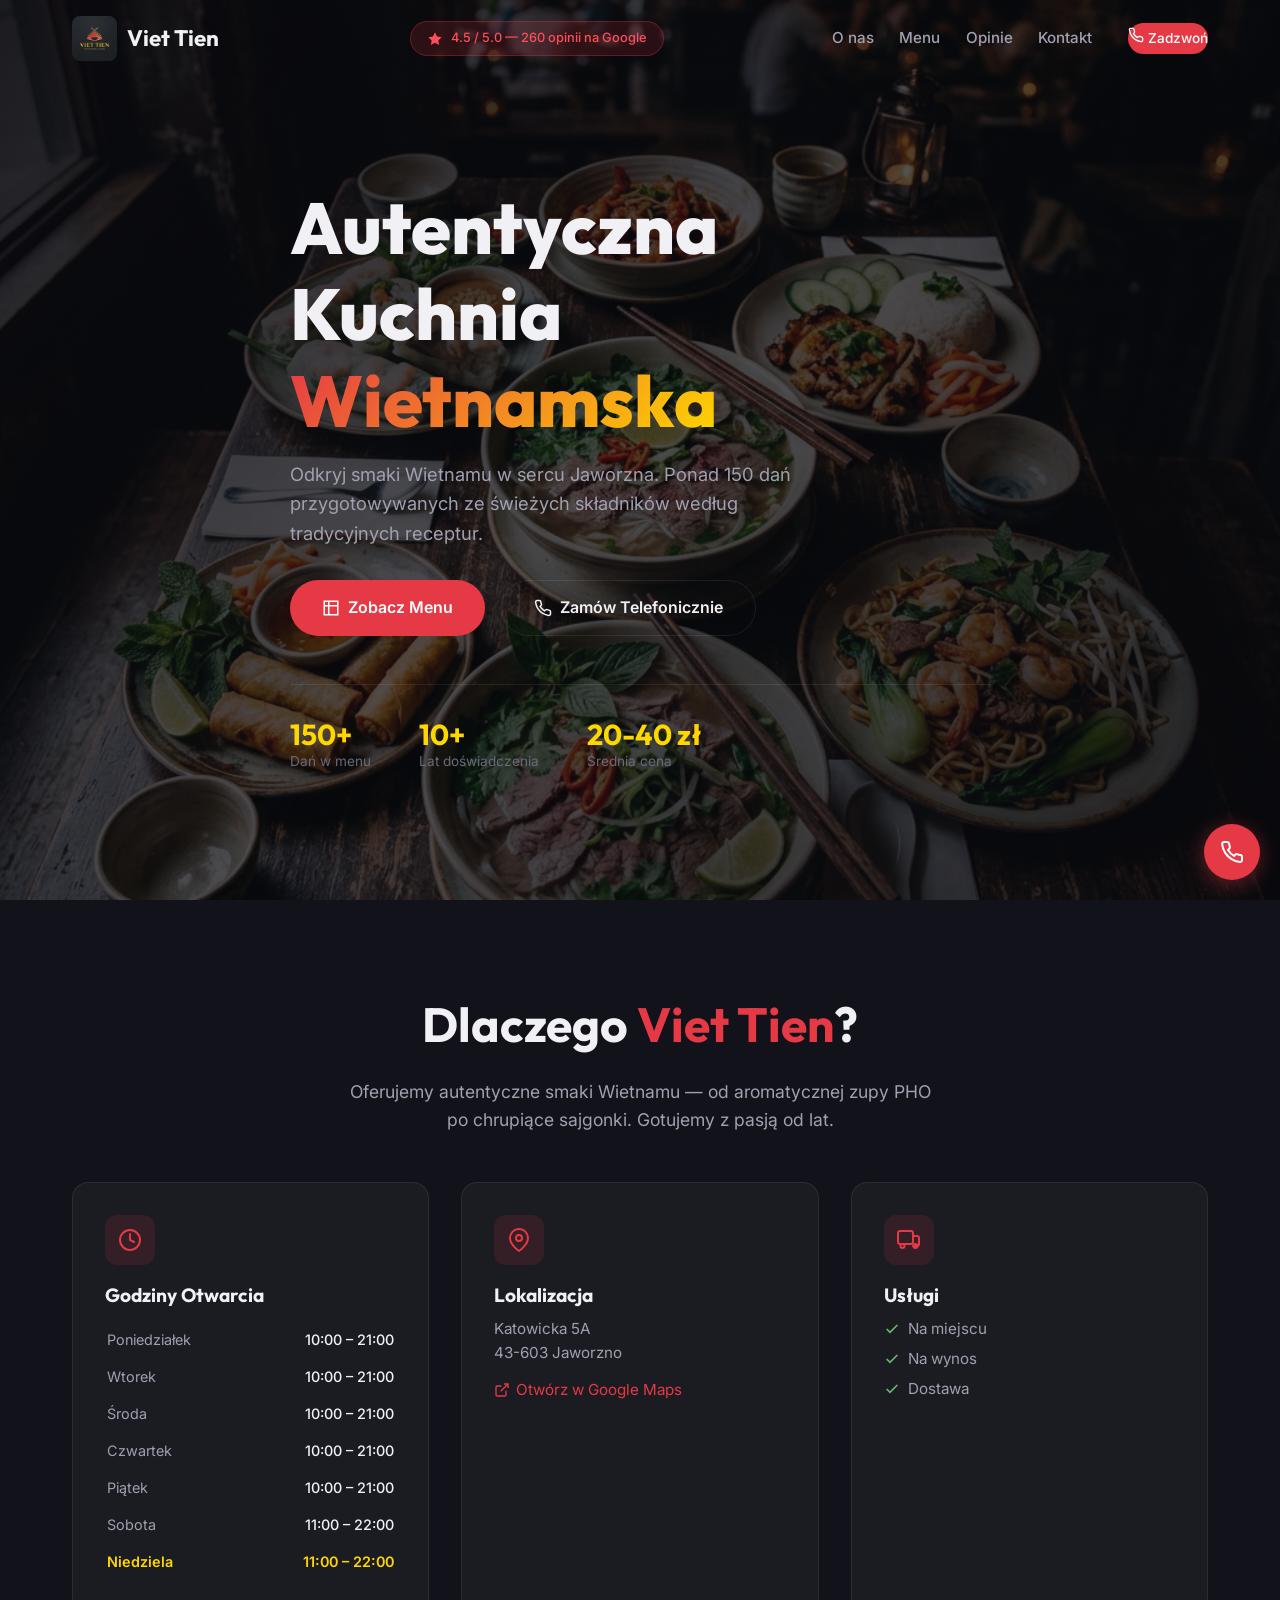
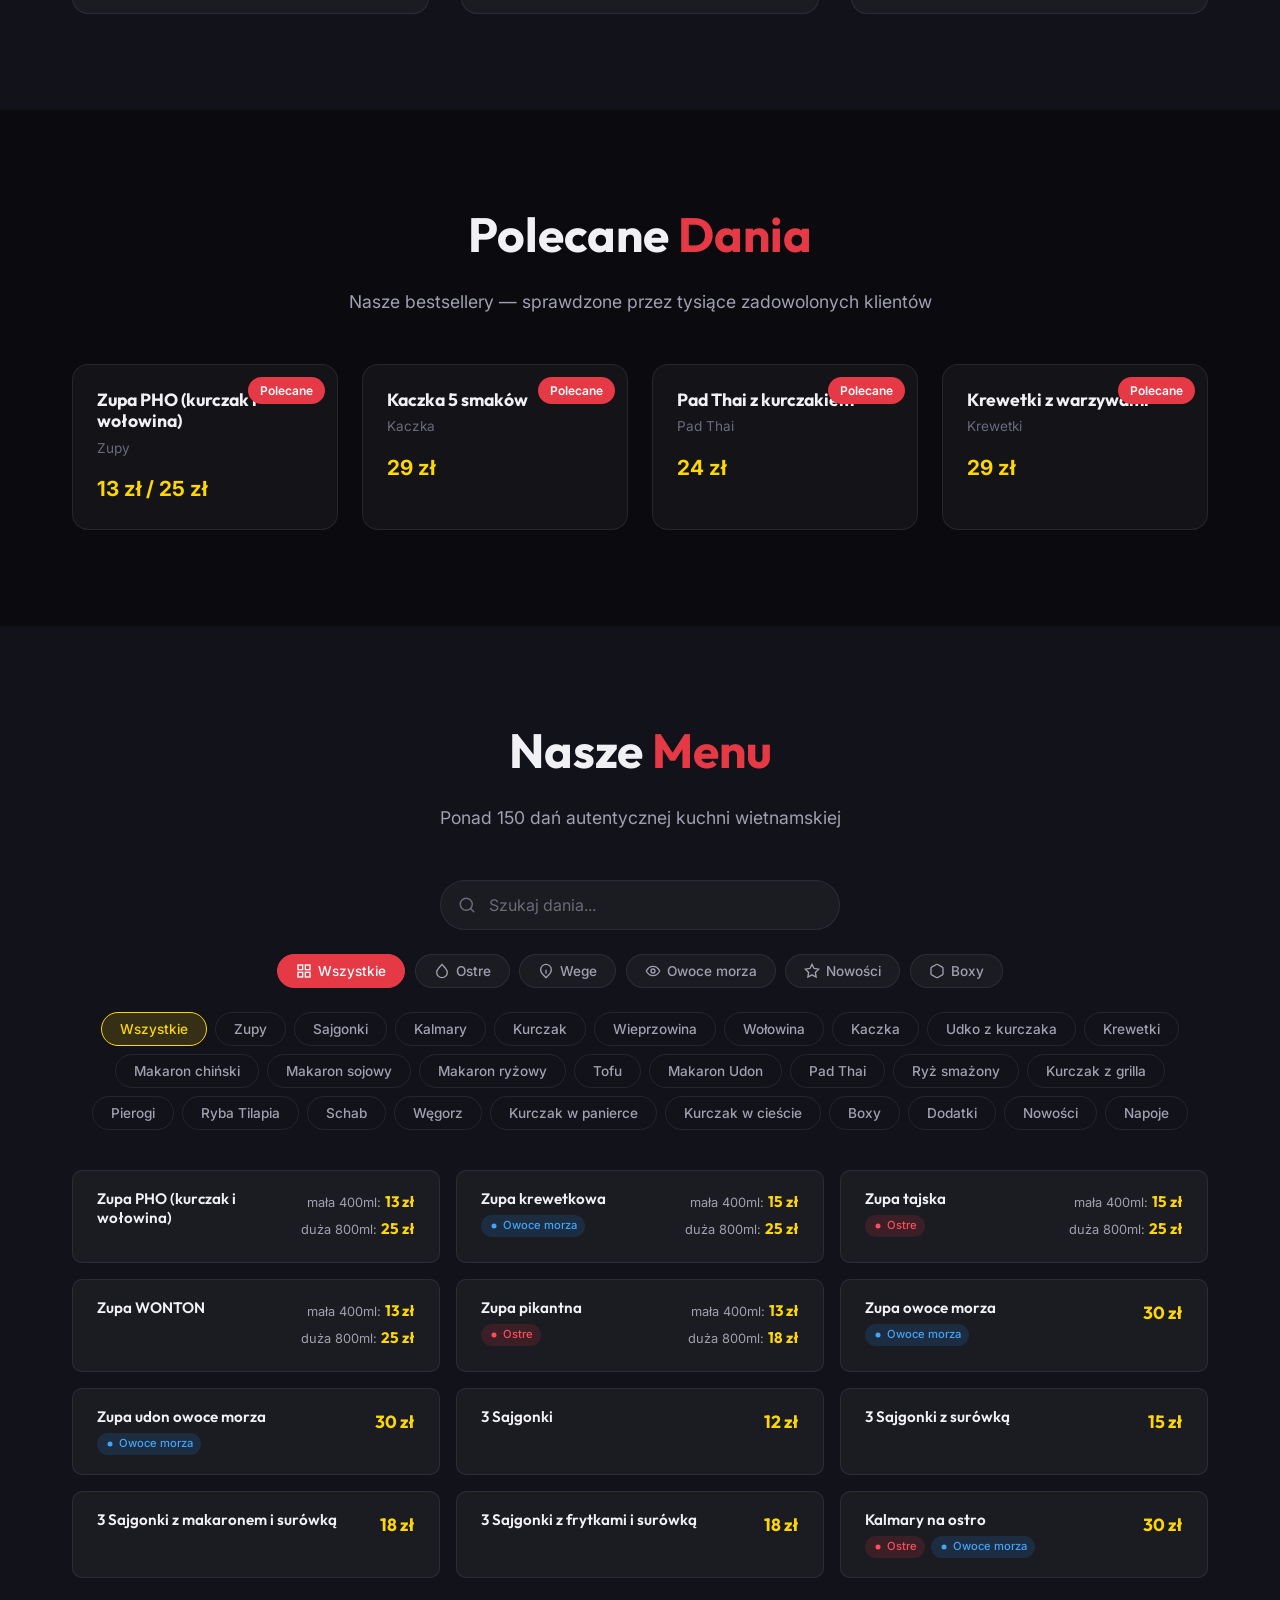
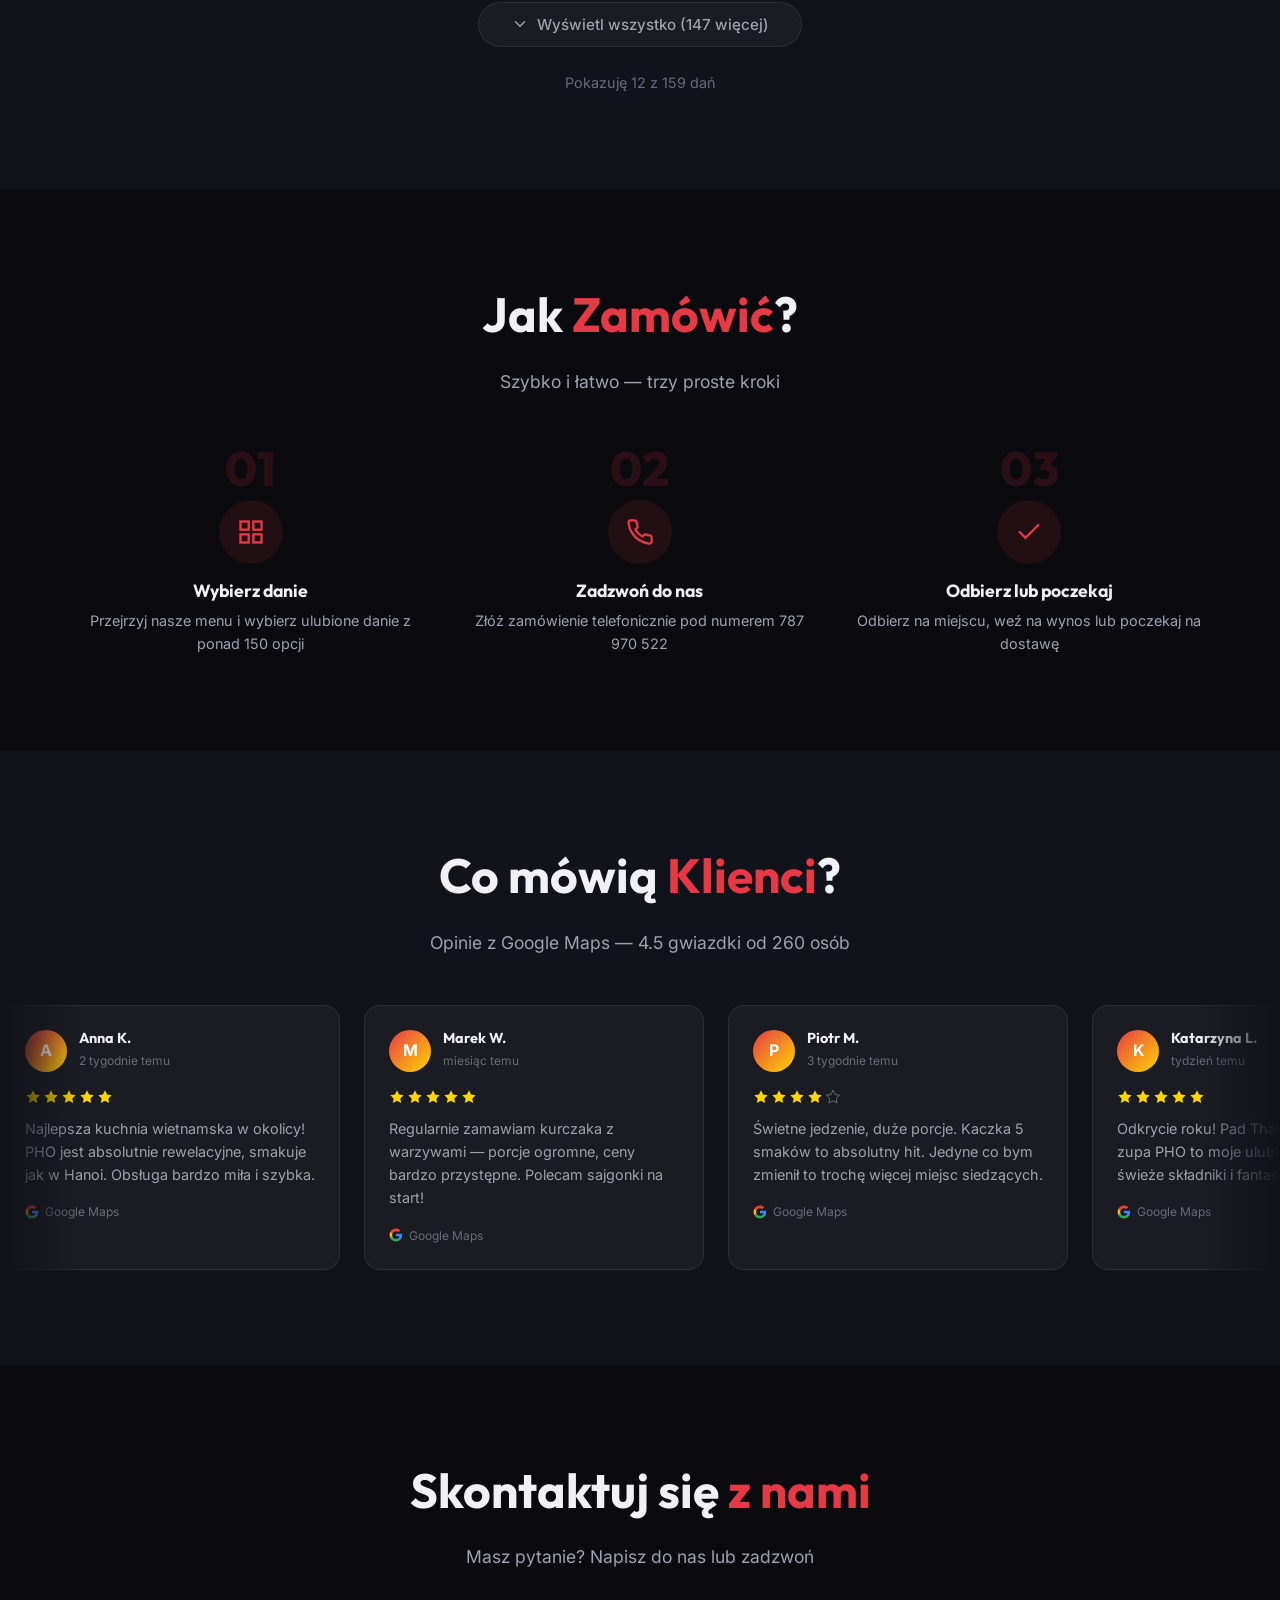
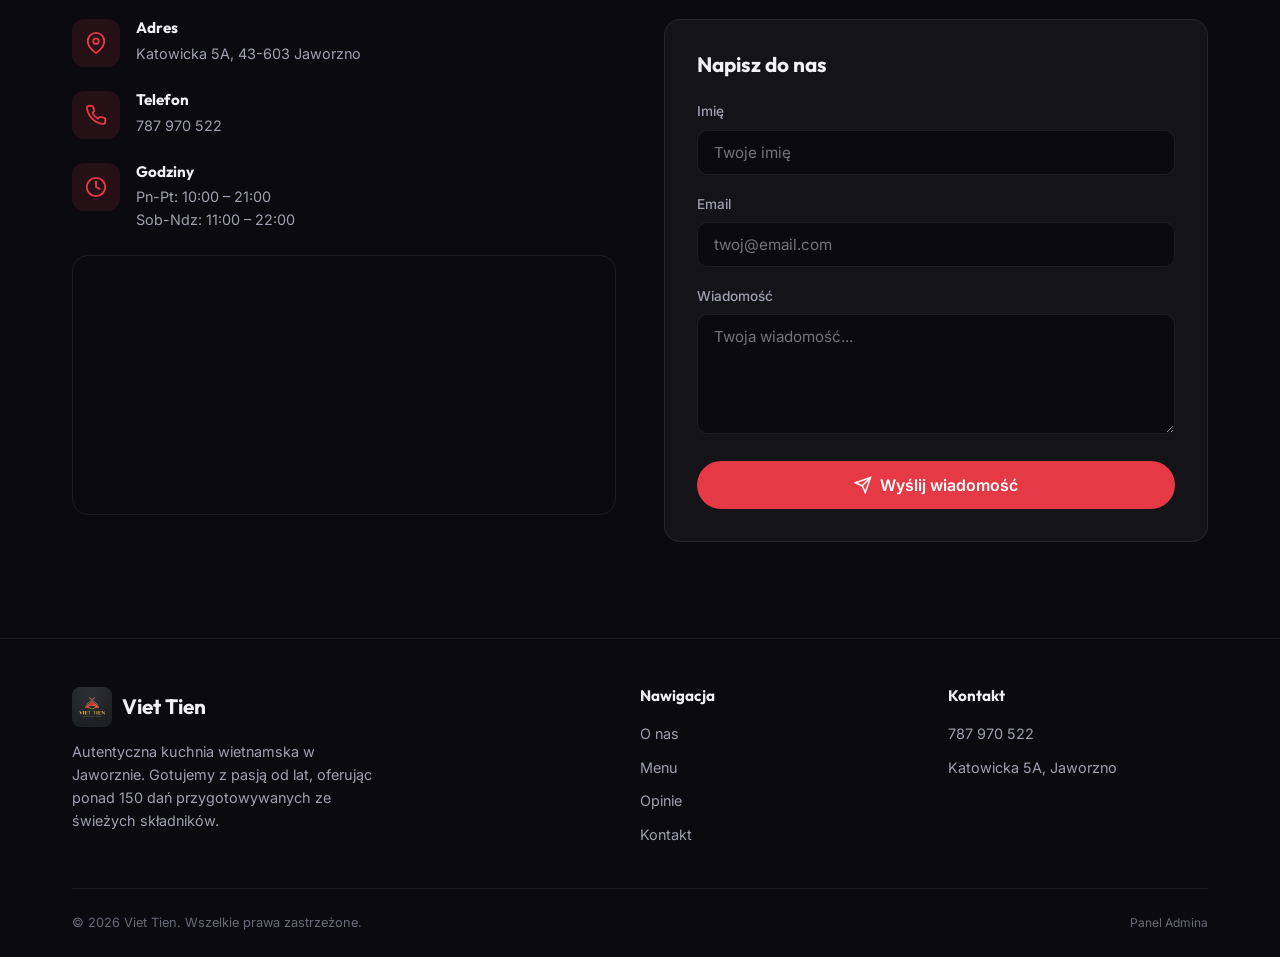
==== index.html @ 94fa76d4 "inital" ====
<!DOCTYPE html>
<html lang="pl">

<head>
    <meta charset="UTF-8">
    <meta name="viewport" content="width=device-width, initial-scale=1.0">
    <title>Viet Tien — Restauracja Wietnamska | Jaworzno</title>
    <meta name="description"
        content="Viet Tien - autentyczna kuchnia wietnamska w Jaworznie. PHO, sajgonki, pad thai i ponad 150 dań. Katowicka 5A. Zamów teraz!">
    <link rel="stylesheet" href="css/style.css">
    <link rel="icon" type="image/png" href="assets/images/logo.png">
</head>

<body>
    <!-- NAVBAR -->
    <nav class="navbar" id="navbar">
        <div class="container">
            <a href="#" class="nav-logo">
                <img src="assets/images/logo.png" alt="Viet Tien Logo">
                <span>Viet Tien</span>
            </a>
            <div class="hero-badge">
                <svg width="16" height="16" viewBox="0 0 24 24" fill="currentColor">
                    <polygon
                        points="12 2 15.09 8.26 22 9.27 17 14.14 18.18 21.02 12 17.77 5.82 21.02 7 14.14 2 9.27 8.91 8.26 12 2" />
                </svg>
                4.5 / 5.0 — 260 opinii na Google
            </div>
            <div class="nav-links" id="navLinks">
                <a href="#about">O nas</a>
                <a href="#menu">Menu</a>
                <a href="#reviews">Opinie</a>
                <a href="#contact">Kontakt</a>
                <a href="tel:787970522" class="nav-cta" style="font-size: 85%; margin-left: 10px;">
                    <svg width="16" height="16" viewBox="0 0 24 24" fill="none" stroke="currentColor" stroke-width="2"
                        stroke-linecap="round" stroke-linejoin="round">
                        <path
                            d="M22 16.92v3a2 2 0 01-2.18 2 19.79 19.79 0 01-8.63-3.07 19.5 19.5 0 01-6-6A19.79 19.79 0 012.12 4.18 2 2 0 014.11 2h3a2 2 0 012 1.72c.127.96.361 1.903.7 2.81a2 2 0 01-.45 2.11L8.09 9.91a16 16 0 006 6l1.27-1.27a2 2 0 012.11-.45c.907.339 1.85.573 2.81.7A2 2 0 0122 16.92z" />
                    </svg>
                    Zadzwoń
                </a>
            </div>
            <button class="hamburger" id="hamburger" aria-label="Menu">
                <span></span><span></span><span></span>
            </button>
        </div>
    </nav>
    <div class="mobile-overlay" id="mobileOverlay"></div>

    <!-- HERO -->
    <section class="hero" id="hero">
        <div class="hero-bg">
            <img src="assets/images/hero-bg.png" alt="Wietnamskie dania">
        </div>
        <div class="container">
            <div class="hero-content">
                <h1>Autentyczna Kuchnia <span class="highlight">Wietnamska</span></h1>
                <p>Odkryj smaki Wietnamu w sercu Jaworzna. Ponad 150 dań przygotowywanych ze świeżych składników według
                    tradycyjnych receptur.</p>
                <div class="hero-btns">
                    <a href="#menu" class="btn btn-primary">
                        <svg width="18" height="18" viewBox="0 0 24 24" fill="none" stroke="currentColor"
                            stroke-width="2">
                            <path d="M3 3h18v18H3z" />
                            <path d="M3 9h18M9 3v18" />
                        </svg>
                        Zobacz Menu
                    </a>
                    <a href="tel:787970522" class="btn btn-outline">
                        <svg width="18" height="18" viewBox="0 0 24 24" fill="none" stroke="currentColor"
                            stroke-width="2" stroke-linecap="round">
                            <path
                                d="M22 16.92v3a2 2 0 01-2.18 2 19.79 19.79 0 01-8.63-3.07 19.5 19.5 0 01-6-6A19.79 19.79 0 012.12 4.18 2 2 0 014.11 2h3a2 2 0 012 1.72c.127.96.361 1.903.7 2.81a2 2 0 01-.45 2.11L8.09 9.91a16 16 0 006 6l1.27-1.27a2 2 0 012.11-.45c.907.339 1.85.573 2.81.7A2 2 0 0122 16.92z" />
                        </svg>
                        Zamów Telefonicznie
                    </a>
                </div>
                <div class="hero-stats">
                    <div class="hero-stat">
                        <h3 id="counterDishes">150+</h3>
                        <p>Dań w menu</p>
                    </div>
                    <div class="hero-stat">
                        <h3 id="counterYears">10+</h3>
                        <p>Lat doświadczenia</p>
                    </div>
                    <div class="hero-stat">
                        <h3>20-40 zł</h3>
                        <p>Średnia cena</p>
                    </div>
                </div>
            </div>
        </div>
    </section>

    <!-- ABOUT -->
    <section class="about" id="about">
        <div class="container">
            <h2 class="section-title fade-in">Dlaczego <span>Viet Tien</span>?</h2>
            <p class="section-subtitle fade-in">Oferujemy autentyczne smaki Wietnamu — od aromatycznej zupy PHO po
                chrupiące sajgonki. Gotujemy z pasją od lat.</p>
            <div class="about-grid">
                <div class="about-card fade-in">
                    <div class="icon">
                        <svg viewBox="0 0 24 24" fill="none" stroke="currentColor" stroke-width="2"
                            stroke-linecap="round">
                            <circle cx="12" cy="12" r="10" />
                            <polyline points="12 6 12 12 16 14" />
                        </svg>
                    </div>
                    <h3>Godziny Otwarcia</h3>
                    <table class="hours-table">
                        <tr>
                            <td>Poniedziałek</td>
                            <td>10:00 – 21:00</td>
                        </tr>
                        <tr>
                            <td>Wtorek</td>
                            <td>10:00 – 21:00</td>
                        </tr>
                        <tr>
                            <td>Środa</td>
                            <td>10:00 – 21:00</td>
                        </tr>
                        <tr>
                            <td>Czwartek</td>
                            <td>10:00 – 21:00</td>
                        </tr>
                        <tr>
                            <td>Piątek</td>
                            <td>10:00 – 21:00</td>
                        </tr>
                        <tr>
                            <td>Sobota</td>
                            <td>11:00 – 22:00</td>
                        </tr>
                        <tr>
                            <td>Niedziela</td>
                            <td>11:00 – 22:00</td>
                        </tr>
                    </table>
                </div>
                <div class="about-card fade-in">
                    <div class="icon">
                        <svg viewBox="0 0 24 24" fill="none" stroke="currentColor" stroke-width="2"
                            stroke-linecap="round">
                            <path d="M21 10c0 7-9 13-9 13s-9-6-9-13a9 9 0 0118 0z" />
                            <circle cx="12" cy="10" r="3" />
                        </svg>
                    </div>
                    <h3>Lokalizacja</h3>
                    <p>Katowicka 5A<br>43-603 Jaworzno</p>
                    <p style="margin-top:0.8rem"><a
                            href="https://www.google.com/maps/place/Viet+Tien/@50.2054,19.2715,17z" target="_blank"
                            rel="noopener" style="display:inline-flex;align-items:center;gap:6px">
                            <svg width="16" height="16" viewBox="0 0 24 24" fill="none" stroke="currentColor"
                                stroke-width="2">
                                <path d="M18 13v6a2 2 0 01-2 2H5a2 2 0 01-2-2V8a2 2 0 012-2h6" />
                                <polyline points="15 3 21 3 21 9" />
                                <line x1="10" y1="14" x2="21" y2="3" />
                            </svg>
                            Otwórz w Google Maps
                        </a></p>
                </div>
                <div class="about-card fade-in">
                    <div class="icon">
                        <svg viewBox="0 0 24 24" fill="none" stroke="currentColor" stroke-width="2"
                            stroke-linecap="round">
                            <rect x="1" y="3" width="15" height="13" rx="2" />
                            <path d="M16 8h4a2 2 0 012 2v6a2 2 0 01-2 2h-4" />
                            <circle cx="5.5" cy="18" r="2" />
                            <circle cx="18.5" cy="18" r="2" />
                        </svg>
                    </div>
                    <h3>Usługi</h3>
                    <p style="margin-top:0.5rem">
                        <span style="display:flex;align-items:center;gap:8px;margin-bottom:6px">
                            <svg width="16" height="16" viewBox="0 0 24 24" fill="none" stroke="#66bb6a"
                                stroke-width="2.5">
                                <polyline points="20 6 9 17 4 12" />
                            </svg> Na miejscu
                        </span>
                        <span style="display:flex;align-items:center;gap:8px;margin-bottom:6px">
                            <svg width="16" height="16" viewBox="0 0 24 24" fill="none" stroke="#66bb6a"
                                stroke-width="2.5">
                                <polyline points="20 6 9 17 4 12" />
                            </svg> Na wynos
                        </span>
                        <span style="display:flex;align-items:center;gap:8px">
                            <svg width="16" height="16" viewBox="0 0 24 24" fill="none" stroke="#66bb6a"
                                stroke-width="2.5">
                                <polyline points="20 6 9 17 4 12" />
                            </svg> Dostawa
                        </span>
                    </p>
                </div>
            </div>
        </div>
    </section>

    <!-- FEATURED -->
    <section class="featured" id="featured">
        <div class="container">
            <h2 class="section-title fade-in">Polecane <span>Dania</span></h2>
            <p class="section-subtitle fade-in">Nasze bestsellery — sprawdzone przez tysiące zadowolonych klientów</p>
            <div class="featured-grid" id="featuredGrid"></div>
        </div>
    </section>

    <!-- MENU -->
    <section class="menu" id="menu">
        <div class="container">
            <h2 class="section-title fade-in">Nasze <span>Menu</span></h2>
            <p class="section-subtitle fade-in">Ponad 150 dań autentycznej kuchni wietnamskiej</p>
            <div class="menu-controls fade-in">
                <div class="menu-search">
                    <svg viewBox="0 0 24 24" fill="none" stroke="currentColor" stroke-width="2" stroke-linecap="round">
                        <circle cx="11" cy="11" r="8" />
                        <line x1="21" y1="21" x2="16.65" y2="16.65" />
                    </svg>
                    <input type="text" id="menuSearch" placeholder="Szukaj dania...">
                </div>
                <div class="filter-row" id="tagFilters">
                    <button class="filter-btn active" data-tag="all">
                        <svg width="16" height="16" viewBox="0 0 24 24" fill="none" stroke="currentColor"
                            stroke-width="2">
                            <rect x="3" y="3" width="7" height="7" />
                            <rect x="14" y="3" width="7" height="7" />
                            <rect x="3" y="14" width="7" height="7" />
                            <rect x="14" y="14" width="7" height="7" />
                        </svg>
                        Wszystkie
                    </button>
                    <button class="filter-btn" data-tag="ostre">
                        <svg width="16" height="16" viewBox="0 0 24 24" fill="none" stroke="currentColor"
                            stroke-width="2">
                            <path d="M12 2C8 7 4 10 4 14a8 8 0 0016 0c0-4-4-7-8-12z" />
                        </svg>
                        Ostre
                    </button>
                    <button class="filter-btn" data-tag="wege">
                        <svg width="16" height="16" viewBox="0 0 24 24" fill="none" stroke="currentColor"
                            stroke-width="2">
                            <path d="M12 22c-4-4-8-7-8-12a8 8 0 0116 0c0 5-4 8-8 12z" />
                            <path d="M12 10v6" />
                        </svg>
                        Wege
                    </button>
                    <button class="filter-btn" data-tag="owoce_morza">
                        <svg width="16" height="16" viewBox="0 0 24 24" fill="none" stroke="currentColor"
                            stroke-width="2">
                            <path d="M2 12c2-4 6-7 10-7s8 3 10 7c-2 4-6 7-10 7s-8-3-10-7z" />
                            <circle cx="12" cy="12" r="3" />
                        </svg>
                        Owoce morza
                    </button>
                    <button class="filter-btn" data-tag="nowosc">
                        <svg width="16" height="16" viewBox="0 0 24 24" fill="none" stroke="currentColor"
                            stroke-width="2">
                            <polygon
                                points="12 2 15.09 8.26 22 9.27 17 14.14 18.18 21.02 12 17.77 5.82 21.02 7 14.14 2 9.27 8.91 8.26" />
                        </svg>
                        Nowości
                    </button>
                    <button class="filter-btn" data-tag="box">
                        <svg width="16" height="16" viewBox="0 0 24 24" fill="none" stroke="currentColor"
                            stroke-width="2">
                            <path
                                d="M21 16V8a2 2 0 00-1-1.73l-7-4a2 2 0 00-2 0l-7 4A2 2 0 003 8v8a2 2 0 001 1.73l7 4a2 2 0 002 0l7-4A2 2 0 0021 16z" />
                        </svg>
                        Boxy
                    </button>
                </div>
                <div class="category-tabs" id="categoryTabs"></div>
            </div>
            <div class="menu-grid" id="menuGrid"></div>
            <div class="menu-toggle-wrap" id="menuToggleWrap">
                <button class="menu-toggle-btn" id="menuToggleBtn">
                    <svg viewBox="0 0 24 24" fill="none" stroke="currentColor" stroke-width="2" stroke-linecap="round">
                        <polyline points="6 9 12 15 18 9" />
                    </svg>
                    Wyświetl wszystko
                </button>
            </div>
            <p class="menu-count" id="menuCount"></p>
        </div>
    </section>

    <!-- HOW TO ORDER -->
    <section class="how-to-order" id="howToOrder">
        <div class="container">
            <h2 class="section-title fade-in">Jak <span>Zamówić</span>?</h2>
            <p class="section-subtitle fade-in">Szybko i łatwo — trzy proste kroki</p>
            <div class="steps-grid">
                <div class="step fade-in">
                    <div class="step-num">01</div>
                    <div class="step-icon">
                        <svg viewBox="0 0 24 24" fill="none" stroke="currentColor" stroke-width="2"
                            stroke-linecap="round">
                            <rect x="3" y="3" width="7" height="7" />
                            <rect x="14" y="3" width="7" height="7" />
                            <rect x="3" y="14" width="7" height="7" />
                            <rect x="14" y="14" width="7" height="7" />
                        </svg>
                    </div>
                    <h3>Wybierz danie</h3>
                    <p>Przejrzyj nasze menu i wybierz ulubione danie z ponad 150 opcji</p>
                </div>
                <div class="step fade-in">
                    <div class="step-num">02</div>
                    <div class="step-icon">
                        <svg viewBox="0 0 24 24" fill="none" stroke="currentColor" stroke-width="2"
                            stroke-linecap="round">
                            <path
                                d="M22 16.92v3a2 2 0 01-2.18 2 19.79 19.79 0 01-8.63-3.07 19.5 19.5 0 01-6-6A19.79 19.79 0 012.12 4.18 2 2 0 014.11 2h3a2 2 0 012 1.72c.127.96.361 1.903.7 2.81a2 2 0 01-.45 2.11L8.09 9.91a16 16 0 006 6l1.27-1.27a2 2 0 012.11-.45c.907.339 1.85.573 2.81.7A2 2 0 0122 16.92z" />
                        </svg>
                    </div>
                    <h3>Zadzwoń do nas</h3>
                    <p>Złóż zamówienie telefonicznie pod numerem 787 970 522</p>
                </div>
                <div class="step fade-in">
                    <div class="step-num">03</div>
                    <div class="step-icon">
                        <svg viewBox="0 0 24 24" fill="none" stroke="currentColor" stroke-width="2"
                            stroke-linecap="round">
                            <polyline points="20 6 9 17 4 12" />
                        </svg>
                    </div>
                    <h3>Odbierz lub poczekaj</h3>
                    <p>Odbierz na miejscu, weź na wynos lub poczekaj na dostawę</p>
                </div>
            </div>
        </div>
    </section>

    <!-- REVIEWS -->
    <section class="reviews" id="reviews">
        <div class="container">
            <h2 class="section-title fade-in">Co mówią <span>Klienci</span>?</h2>
            <p class="section-subtitle fade-in">Opinie z Google Maps — 4.5 gwiazdki od 260 osób</p>
        </div>
        <div class="reviews-track-wrapper">
            <div class="reviews-track" id="reviewsTrack"></div>
        </div>
    </section>

    <!-- CONTACT -->
    <section class="contact" id="contact">
        <div class="container">
            <h2 class="section-title fade-in">Skontaktuj się <span>z nami</span></h2>
            <p class="section-subtitle fade-in">Masz pytanie? Napisz do nas lub zadzwoń</p>
            <div class="contact-grid fade-in">
                <div>
                    <div class="contact-info">
                        <div class="contact-item">
                            <div class="icon">
                                <svg viewBox="0 0 24 24" fill="none" stroke="currentColor" stroke-width="2"
                                    stroke-linecap="round">
                                    <path d="M21 10c0 7-9 13-9 13s-9-6-9-13a9 9 0 0118 0z" />
                                    <circle cx="12" cy="10" r="3" />
                                </svg>
                            </div>
                            <div>
                                <h4>Adres</h4>
                                <a href="https://www.google.com/maps/place/Viet+Tien/@50.2054,19.2715,17z"
                                    target="_blank" rel="noopener">Katowicka 5A, 43-603 Jaworzno</a>
                            </div>
                        </div>
                        <div class="contact-item">
                            <div class="icon">
                                <svg viewBox="0 0 24 24" fill="none" stroke="currentColor" stroke-width="2"
                                    stroke-linecap="round">
                                    <path
                                        d="M22 16.92v3a2 2 0 01-2.18 2 19.79 19.79 0 01-8.63-3.07 19.5 19.5 0 01-6-6A19.79 19.79 0 012.12 4.18 2 2 0 014.11 2h3a2 2 0 012 1.72c.127.96.361 1.903.7 2.81a2 2 0 01-.45 2.11L8.09 9.91a16 16 0 006 6l1.27-1.27a2 2 0 012.11-.45c.907.339 1.85.573 2.81.7A2 2 0 0122 16.92z" />
                                </svg>
                            </div>
                            <div>
                                <h4>Telefon</h4>
                                <a href="tel:787970522">787 970 522</a>
                            </div>
                        </div>
                        <div class="contact-item">
                            <div class="icon">
                                <svg viewBox="0 0 24 24" fill="none" stroke="currentColor" stroke-width="2"
                                    stroke-linecap="round">
                                    <circle cx="12" cy="12" r="10" />
                                    <polyline points="12 6 12 12 16 14" />
                                </svg>
                            </div>
                            <div>
                                <h4>Godziny</h4>
                                <p>Pn-Pt: 10:00 – 21:00<br>Sob-Ndz: 11:00 – 22:00</p>
                            </div>
                        </div>
                    </div>
                    <div class="contact-map">
                        <iframe
                            src="https://www.google.com/maps/embed?pb=!1m14!1m8!1m3!1d5105.135675398504!2d19.221337185279395!3d50.225295794525714!3m2!1i1024!2i768!4f13.1!3m3!1m2!1s0x4716c300302d9211%3A0x4ce639c08bde1542!2sViet%20Tien!5e0!3m2!1spl!2sus!4v1777464023718!5m2!1spl!2sus"
                            allowfullscreen="" loading="lazy" title="Mapa Viet Tien"></iframe>
                    </div>
                </div>
                <div class="contact-form">
                    <h3>Napisz do nas</h3>
                    <form id="contactForm">
                        <div class="form-group">
                            <label for="contactName">Imię</label>
                            <input type="text" id="contactName" name="name" required placeholder="Twoje imię">
                        </div>
                        <div class="form-group">
                            <label for="contactEmail">Email</label>
                            <input type="email" id="contactEmail" name="email" required placeholder="twoj@email.com">
                        </div>
                        <div class="form-group">
                            <label for="contactMsg">Wiadomość</label>
                            <textarea id="contactMsg" name="message" required
                                placeholder="Twoja wiadomość..."></textarea>
                        </div>
                        <button type="submit" class="btn btn-primary">
                            <svg width="18" height="18" viewBox="0 0 24 24" fill="none" stroke="currentColor"
                                stroke-width="2" stroke-linecap="round">
                                <line x1="22" y1="2" x2="11" y2="13" />
                                <polygon points="22 2 15 22 11 13 2 9 22 2" />
                            </svg>
                            Wyślij wiadomość
                        </button>
                    </form>
                </div>
            </div>
        </div>
    </section>

    <!-- FOOTER -->
    <footer class="footer" id="footer">
        <div class="container">
            <div class="footer-grid">
                <div class="footer-brand">
                    <a href="#" class="nav-logo">
                        <img src="assets/images/logo.png" alt="Viet Tien" style="height:40px;border-radius:8px">
                        <span style="font-family:var(--font-heading);font-size:1.3rem;font-weight:700">Viet Tien</span>
                    </a>
                    <p>Autentyczna kuchnia wietnamska w Jaworznie. Gotujemy z pasją od lat, oferując ponad 150 dań
                        przygotowywanych ze świeżych składników.</p>
                </div>
                <div>
                    <h4>Nawigacja</h4>
                    <ul>
                        <li><a href="#about">O nas</a></li>
                        <li><a href="#menu">Menu</a></li>
                        <li><a href="#reviews">Opinie</a></li>
                        <li><a href="#contact">Kontakt</a></li>
                    </ul>
                </div>
                <div>
                    <h4>Kontakt</h4>
                    <ul>
                        <li><a href="tel:787970522">787 970 522</a></li>
                        <li><a href="https://www.google.com/maps/place/Viet+Tien/@50.2054,19.2715,17z" target="_blank"
                                rel="noopener">Katowicka 5A, Jaworzno</a></li>
                    </ul>
                </div>
            </div>
            <div class="footer-bottom">
                <span>&copy; 2026 Viet Tien. Wszelkie prawa zastrzeżone.</span>
                <a href="admin/index.html" style="color:var(--text-muted);font-size:0.75rem">Panel Admina</a>
            </div>
        </div>
    </footer>

    <!-- STICKY CALL BUTTON -->
    <a href="tel:787970522" class="sticky-call" aria-label="Zadzwoń">
        <svg viewBox="0 0 24 24" fill="none" stroke="currentColor" stroke-width="2" stroke-linecap="round">
            <path
                d="M22 16.92v3a2 2 0 01-2.18 2 19.79 19.79 0 01-8.63-3.07 19.5 19.5 0 01-6-6A19.79 19.79 0 012.12 4.18 2 2 0 014.11 2h3a2 2 0 012 1.72c.127.96.361 1.903.7 2.81a2 2 0 01-.45 2.11L8.09 9.91a16 16 0 006 6l1.27-1.27a2 2 0 012.11-.45c.907.339 1.85.573 2.81.7A2 2 0 0122 16.92z" />
        </svg>
    </a>

    <!-- SCROLL TOP -->
    <button class="scroll-top" id="scrollTop" aria-label="Przewiń do góry">
        <svg viewBox="0 0 24 24" fill="none" stroke="currentColor" stroke-width="2" stroke-linecap="round">
            <polyline points="18 15 12 9 6 15" />
        </svg>
    </button>

    <script src="js/main.js"></script>
</body>

</html>
---- css/style.css ----
@import url('https://fonts.googleapis.com/css2?family=Outfit:wght@300;400;500;600;700;800&family=Inter:wght@300;400;500;600&display=swap');

:root {
  --bg-primary: #0a0a0f;
  --bg-secondary: #12121a;
  --bg-card: rgba(255,255,255,0.04);
  --bg-card-hover: rgba(255,255,255,0.08);
  --bg-glass: rgba(18,18,26,0.85);
  --text-primary: #f0f0f5;
  --text-secondary: #a0a0b0;
  --text-muted: #6a6a7a;
  --accent: #E63946;
  --accent-light: #ff4d5a;
  --gold: #FFD700;
  --gold-dim: #b8980a;
  --border: rgba(255,255,255,0.08);
  --radius: 16px;
  --radius-sm: 10px;
  --shadow: 0 8px 32px rgba(0,0,0,0.4);
  --transition: 0.3s cubic-bezier(.4,0,.2,1);
  --font-heading: 'Outfit', sans-serif;
  --font-body: 'Inter', sans-serif;
}

*, *::before, *::after { box-sizing: border-box; margin: 0; padding: 0; }
html { scroll-behavior: smooth; font-size: 16px; }
body { font-family: var(--font-body); background: var(--bg-primary); color: var(--text-primary); line-height: 1.6; overflow-x: hidden; }
h1,h2,h3,h4,h5,h6 { font-family: var(--font-heading); font-weight: 700; line-height: 1.2; }
a { color: var(--accent); text-decoration: none; transition: var(--transition); }
a:hover { color: var(--accent-light); }
img { max-width: 100%; display: block; }
ul { list-style: none; }
.container { max-width: 1200px; margin: 0 auto; padding: 0 32px; }
.section-title { font-size: clamp(2rem,5vw,3rem); text-align: center; margin-bottom: 0.5em; }
.section-title span { color: var(--accent); }
.section-subtitle { text-align: center; color: var(--text-secondary); font-size: 1.1rem; max-width: 600px; margin: 0 auto 3rem; }

/* === NAVBAR === */
.navbar { position: fixed; top: 0; left: 0; width: 100%; z-index: 1000; padding: 1rem 0; transition: var(--transition); }
.navbar.scrolled { background: var(--bg-glass); backdrop-filter: blur(20px); border-bottom: 1px solid var(--border); padding: 0.6rem 0; }
.navbar .container { display: flex; align-items: center; justify-content: space-between; }
.nav-logo { display: flex; align-items: center; gap: 10px; flex-shrink: 0; }
.nav-logo img { height: 45px; border-radius: 8px; }
.nav-logo span { font-family: var(--font-heading); font-size: 1.4rem; font-weight: 700; color: var(--text-primary); }
.nav-links { display: flex; gap: 1.6rem; align-items: center; }
.nav-links a { color: var(--text-secondary); font-size: 0.95rem; font-weight: 500; position: relative; padding: 4px 0; }
.nav-links a::after { content: ''; position: absolute; bottom: -2px; left: 0; width: 0; height: 2px; background: var(--accent); transition: var(--transition); }
.nav-links a:hover, .nav-links a.active { color: var(--text-primary); }
.nav-links a:hover::after, .nav-links a.active::after { width: 100%; }
.nav-cta { background: var(--accent); color: #fff !important; padding: 8px 18px; border-radius: 50px; font-weight: 600; flex-shrink: 0; font-size: 0.85rem; }
.nav-cta:hover { background: var(--accent-light); transform: translateY(-2px); box-shadow: 0 4px 20px rgba(230,57,70,0.4); }
.nav-cta::after { display: none !important; }
.hamburger { display: none; flex-direction: column; gap: 5px; cursor: pointer; background: none; border: none; padding: 5px; }
.hamburger span { width: 28px; height: 2px; background: var(--text-primary); transition: var(--transition); }
.hamburger.active span:nth-child(1) { transform: rotate(45deg) translate(5px,5px); }
.hamburger.active span:nth-child(2) { opacity: 0; }
.hamburger.active span:nth-child(3) { transform: rotate(-45deg) translate(5px,-5px); }

/* === HERO === */
.hero { min-height: 100vh; display: flex; align-items: center; position: relative; overflow: hidden; padding-top: 90px; }
.hero-bg { position: absolute; inset: 0; z-index: 0; }
.hero-bg img { width: 100%; height: 100%; object-fit: cover; }
.hero-bg::after { content: ''; position: absolute; inset: 0; background: linear-gradient(135deg, rgba(10,10,15,0.92) 0%, rgba(10,10,15,0.7) 50%, rgba(10,10,15,0.85) 100%); }
.hero-content { position: relative; z-index: 1; max-width: 700px; }
.hero-badge { display: inline-flex; align-items: center; gap: 8px; background: rgba(230,57,70,0.15); border: 1px solid rgba(230,57,70,0.3); color: var(--accent-light); padding: 6px 16px; border-radius: 50px; font-size: 0.8rem; font-weight: 500; margin-left: 1.5rem; white-space: nowrap; }
.hero h1 { font-size: clamp(2.5rem,6vw,4.5rem); font-weight: 800; margin-bottom: 1rem; }
.hero h1 .highlight { background: linear-gradient(135deg, var(--accent), var(--gold)); -webkit-background-clip: text; -webkit-text-fill-color: transparent; background-clip: text; }
.hero p { font-size: 1.15rem; color: var(--text-secondary); margin-bottom: 2rem; max-width: 550px; }
.hero-btns { display: flex; gap: 1rem; flex-wrap: wrap; }
.btn { display: inline-flex; align-items: center; gap: 8px; padding: 14px 32px; border-radius: 50px; font-weight: 600; font-size: 1rem; cursor: pointer; border: none; transition: var(--transition); font-family: var(--font-body); }
.btn-primary { background: var(--accent); color: #fff; }
.btn-primary:hover { background: var(--accent-light); transform: translateY(-2px); box-shadow: 0 8px 25px rgba(230,57,70,0.35); color:#fff; }
.btn-outline { background: transparent; color: var(--text-primary); border: 1px solid var(--border); }
.btn-outline:hover { border-color: var(--accent); color: var(--accent); transform: translateY(-2px); }
.hero-stats { display: flex; gap: 3rem; margin-top: 3rem; padding-top: 2rem; border-top: 1px solid var(--border); }
.hero-stat h3 { font-size: 1.8rem; color: var(--gold); }
.hero-stat p { color: var(--text-muted); font-size: 0.85rem; }

/* === ABOUT === */
.about { padding: 6rem 0; background: var(--bg-secondary); }
.about-grid { display: grid; grid-template-columns: repeat(auto-fit, minmax(280px, 1fr)); gap: 2rem; }
.about-card { background: var(--bg-card); border: 1px solid var(--border); border-radius: var(--radius); padding: 2rem; transition: var(--transition); }
.about-card:hover { background: var(--bg-card-hover); transform: translateY(-4px); border-color: rgba(230,57,70,0.3); }
.about-card .icon { width: 50px; height: 50px; border-radius: 12px; background: rgba(230,57,70,0.12); display: flex; align-items: center; justify-content: center; margin-bottom: 1.2rem; }
.about-card .icon svg { width: 24px; height: 24px; color: var(--accent); }
.about-card h3 { font-size: 1.2rem; margin-bottom: 0.6rem; }
.about-card p { color: var(--text-secondary); font-size: 0.95rem; }
.hours-table { width: 100%; margin-top: 0.8rem; }
.hours-table tr td { padding: 6px 0; color: var(--text-secondary); font-size: 0.9rem; }
.hours-table tr td:last-child { text-align: right; color: var(--text-primary); font-weight: 500; }
.hours-table tr.today td { color: var(--gold); font-weight: 600; }

/* === FEATURED === */
.featured { padding: 6rem 0; }
.featured-grid { display: grid; grid-template-columns: repeat(auto-fit, minmax(260px, 1fr)); gap: 1.5rem; }
.featured-card { background: var(--bg-card); border: 1px solid var(--border); border-radius: var(--radius); overflow: hidden; transition: var(--transition); position: relative; }
.featured-card:hover { transform: translateY(-6px); border-color: rgba(230,57,70,0.4); box-shadow: 0 12px 40px rgba(230,57,70,0.1); }
.featured-card .badge { position: absolute; top: 12px; right: 12px; background: var(--accent); color: #fff; padding: 4px 12px; border-radius: 50px; font-size: 0.75rem; font-weight: 600; z-index: 2; }
.featured-card-body { padding: 1.5rem; }
.featured-card h3 { font-size: 1.1rem; margin-bottom: 0.4rem; }
.featured-card .cat { color: var(--text-muted); font-size: 0.85rem; margin-bottom: 0.8rem; }
.featured-card .price { font-size: 1.3rem; font-weight: 700; color: var(--gold); }

/* === MENU === */
.menu { padding: 6rem 0; background: var(--bg-secondary); }
.menu-controls { display: flex; flex-direction: column; gap: 1.5rem; margin-bottom: 2.5rem; }
.menu-search { position: relative; max-width: 400px; margin: 0 auto; width: 100%; }
.menu-search input { width: 100%; padding: 14px 20px 14px 48px; background: var(--bg-card); border: 1px solid var(--border); border-radius: 50px; color: var(--text-primary); font-size: 1rem; font-family: var(--font-body); transition: var(--transition); }
.menu-search input:focus { outline: none; border-color: var(--accent); box-shadow: 0 0 0 3px rgba(230,57,70,0.15); }
.menu-search input::placeholder { color: var(--text-muted); }
.menu-search svg { position: absolute; left: 18px; top: 50%; transform: translateY(-50%); width: 18px; height: 18px; color: var(--text-muted); }
.filter-row { display: flex; gap: 0.6rem; justify-content: center; flex-wrap: wrap; }
.filter-btn { display: inline-flex; align-items: center; gap: 6px; padding: 8px 18px; border-radius: 50px; background: var(--bg-card); border: 1px solid var(--border); color: var(--text-secondary); font-size: 0.85rem; font-weight: 500; cursor: pointer; transition: var(--transition); font-family: var(--font-body); }
.filter-btn:hover { border-color: var(--accent); color: var(--accent); }
.filter-btn.active { background: var(--accent); border-color: var(--accent); color: #fff; }
.filter-btn svg { width: 16px; height: 16px; }
.category-tabs { display: flex; gap: 0.5rem; justify-content: center; flex-wrap: wrap; }
.cat-tab { padding: 8px 18px; border-radius: 50px; background: transparent; border: 1px solid var(--border); color: var(--text-secondary); font-size: 0.85rem; font-weight: 500; cursor: pointer; transition: var(--transition); font-family: var(--font-body); white-space: nowrap; }
.cat-tab:hover { border-color: var(--gold); color: var(--gold); }
.cat-tab.active { background: rgba(255,215,0,0.15); border-color: var(--gold); color: var(--gold); }
.menu-grid { display: grid; grid-template-columns: repeat(auto-fill, minmax(300px, 1fr)); gap: 1rem; }
.menu-item { background: var(--bg-card); border: 1px solid var(--border); border-radius: var(--radius-sm); padding: 1.2rem 1.5rem; display: flex; justify-content: space-between; align-items: flex-start; gap: 1rem; transition: var(--transition); cursor: default; }
.menu-item:hover { background: var(--bg-card-hover); border-color: rgba(255,255,255,0.12); }
.menu-item-info { flex: 1; }
.menu-item-info h4 { font-size: 0.95rem; font-weight: 600; margin-bottom: 0.3rem; }
.menu-item-tags { display: flex; gap: 6px; flex-wrap: wrap; margin-top: 0.4rem; }
.menu-tag { display: inline-flex; align-items: center; gap: 4px; font-size: 0.7rem; padding: 2px 8px; border-radius: 50px; font-weight: 500; }
.menu-tag.ostre { background: rgba(230,57,70,0.15); color: var(--accent-light); }
.menu-tag.wege { background: rgba(76,175,80,0.15); color: #66bb6a; }
.menu-tag.owoce_morza { background: rgba(33,150,243,0.15); color: #42a5f5; }
.menu-tag.nowosc { background: rgba(255,215,0,0.15); color: var(--gold); }
.menu-tag.box { background: rgba(156,39,176,0.15); color: #ba68c8; }
.menu-item-price { font-family: var(--font-heading); font-weight: 700; font-size: 1.1rem; color: var(--gold); white-space: nowrap; }
.menu-item-prices { text-align: right; }
.menu-item-prices .price-line { font-size: 0.8rem; color: var(--text-secondary); margin-bottom: 2px; }
.menu-item-prices .price-line strong { color: var(--gold); font-family: var(--font-heading); font-weight: 700; font-size: 0.95rem; }
.menu-count { text-align: center; color: var(--text-muted); font-size: 0.9rem; margin-top: 1.5rem; }
.menu-toggle-wrap { text-align: center; margin-top: 1.5rem; }
.menu-toggle-btn { display: inline-flex; align-items: center; gap: 8px; padding: 12px 32px; border-radius: 50px; background: var(--bg-card); border: 1px solid var(--border); color: var(--text-secondary); font-size: 0.95rem; font-weight: 500; cursor: pointer; transition: var(--transition); font-family: var(--font-body); }
.menu-toggle-btn:hover { border-color: var(--accent); color: var(--accent); }
.menu-toggle-btn svg { width: 18px; height: 18px; transition: var(--transition); }
.menu-toggle-btn.expanded svg { transform: rotate(180deg); }
.no-results { text-align: center; padding: 3rem; color: var(--text-muted); }
.no-results svg { width: 48px; height: 48px; margin-bottom: 1rem; opacity: 0.4; }

/* === HOW TO ORDER === */
.how-to-order { padding: 6rem 0; }
.steps-grid { display: grid; grid-template-columns: repeat(auto-fit, minmax(220px, 1fr)); gap: 2rem; text-align: center; }
.step { position: relative; }
.step .step-num { font-size: 3rem; font-weight: 800; color: rgba(230,57,70,0.15); font-family: var(--font-heading); line-height: 1; }
.step .step-icon { width: 64px; height: 64px; border-radius: 50%; background: rgba(230,57,70,0.1); display: flex; align-items: center; justify-content: center; margin: 0.5rem auto 1rem; }
.step .step-icon svg { width: 28px; height: 28px; color: var(--accent); }
.step h3 { font-size: 1.1rem; margin-bottom: 0.5rem; }
.step p { color: var(--text-secondary); font-size: 0.9rem; }

/* === REVIEWS === */
.reviews { padding: 6rem 0; background: var(--bg-secondary); overflow: hidden; }
.reviews-track-wrapper { overflow: hidden; position: relative; }
.reviews-track-wrapper::before, .reviews-track-wrapper::after { content: ''; position: absolute; top: 0; bottom: 0; width: 80px; z-index: 2; pointer-events: none; }
.reviews-track-wrapper::before { left: 0; background: linear-gradient(to right, var(--bg-secondary), transparent); }
.reviews-track-wrapper::after { right: 0; background: linear-gradient(to left, var(--bg-secondary), transparent); }
.reviews-track { display: flex; gap: 1.5rem; animation: scroll-reviews 40s linear infinite; width: max-content; }
.reviews-track:hover { animation-play-state: paused; }
@keyframes scroll-reviews { 0% { transform: translateX(0); } 100% { transform: translateX(-50%); } }
.review-card { flex-shrink: 0; width: 340px; background: var(--bg-card); border: 1px solid var(--border); border-radius: var(--radius); padding: 1.5rem; }
.review-header { display: flex; align-items: center; gap: 12px; margin-bottom: 1rem; }
.review-avatar { width: 42px; height: 42px; border-radius: 50%; background: linear-gradient(135deg, var(--accent), var(--gold)); display: flex; align-items: center; justify-content: center; font-weight: 700; font-size: 1rem; color: #fff; flex-shrink: 0; }
.review-meta h4 { font-size: 0.9rem; }
.review-meta .date { font-size: 0.75rem; color: var(--text-muted); }
.review-stars { display: flex; gap: 2px; margin-bottom: 0.8rem; }
.review-stars svg { width: 16px; height: 16px; color: var(--gold); fill: var(--gold); }
.review-stars svg.empty { color: var(--text-muted); fill: none; stroke: var(--text-muted); }
.review-card p { color: var(--text-secondary); font-size: 0.9rem; line-height: 1.6; }
.review-source { display: flex; align-items: center; gap: 6px; margin-top: 1rem; font-size: 0.75rem; color: var(--text-muted); }
.review-source svg { width: 14px; height: 14px; }

/* === CONTACT === */
.contact { padding: 6rem 0; }
.contact-grid { display: grid; grid-template-columns: 1fr 1fr; gap: 3rem; }
.contact-info { display: flex; flex-direction: column; gap: 1.5rem; }
.contact-item { display: flex; gap: 1rem; align-items: flex-start; }
.contact-item .icon { width: 48px; height: 48px; border-radius: 12px; background: rgba(230,57,70,0.12); display: flex; align-items: center; justify-content: center; flex-shrink: 0; }
.contact-item .icon svg { width: 22px; height: 22px; color: var(--accent); }
.contact-item h4 { font-size: 0.95rem; margin-bottom: 0.2rem; }
.contact-item p, .contact-item a { color: var(--text-secondary); font-size: 0.9rem; }
.contact-map { border-radius: var(--radius); overflow: hidden; border: 1px solid var(--border); margin-top: 1.5rem; }
.contact-map iframe { width: 100%; height: 250px; border: none; filter: grayscale(0.5) brightness(0.8); }
.contact-form { background: var(--bg-card); border: 1px solid var(--border); border-radius: var(--radius); padding: 2rem; }
.contact-form h3 { font-size: 1.3rem; margin-bottom: 1.5rem; }
.form-group { margin-bottom: 1.2rem; }
.form-group label { display: block; font-size: 0.85rem; color: var(--text-secondary); margin-bottom: 0.4rem; font-weight: 500; }
.form-group input, .form-group textarea { width: 100%; padding: 12px 16px; background: var(--bg-primary); border: 1px solid var(--border); border-radius: var(--radius-sm); color: var(--text-primary); font-size: 0.95rem; font-family: var(--font-body); transition: var(--transition); }
.form-group input:focus, .form-group textarea:focus { outline: none; border-color: var(--accent); box-shadow: 0 0 0 3px rgba(230,57,70,0.1); }
.form-group textarea { min-height: 120px; resize: vertical; }
.contact-form .btn { width: 100%; justify-content: center; }

/* === FOOTER === */
.footer { padding: 3rem 0 1.5rem; border-top: 1px solid var(--border); }
.footer-grid { display: grid; grid-template-columns: 2fr 1fr 1fr; gap: 3rem; margin-bottom: 2rem; }
.footer-brand p { color: var(--text-secondary); font-size: 0.9rem; margin-top: 0.8rem; max-width: 300px; }
.footer h4 { font-size: 0.95rem; margin-bottom: 1rem; color: var(--text-primary); }
.footer ul li { margin-bottom: 0.5rem; }
.footer ul li a { color: var(--text-secondary); font-size: 0.9rem; }
.footer ul li a:hover { color: var(--accent); }
.footer-bottom { display: flex; justify-content: space-between; align-items: center; padding-top: 1.5rem; border-top: 1px solid var(--border); font-size: 0.8rem; color: var(--text-muted); }

/* === STICKY CALL === */
.sticky-call { position: fixed; bottom: 20px; right: 20px; width: 56px; height: 56px; border-radius: 50%; background: var(--accent); color: #fff; display: flex; align-items: center; justify-content: center; box-shadow: 0 4px 20px rgba(230,57,70,0.4); z-index: 999; transition: var(--transition); animation: pulse-call 2s infinite; }
.sticky-call:hover { transform: scale(1.1); color:#fff; }
.sticky-call svg { width: 24px; height: 24px; }
@keyframes pulse-call { 0%,100% { box-shadow: 0 4px 20px rgba(230,57,70,0.4); } 50% { box-shadow: 0 4px 30px rgba(230,57,70,0.7); } }

/* === SCROLL TOP === */
.scroll-top { position: fixed; bottom: 20px; left: 20px; width: 44px; height: 44px; border-radius: 50%; background: var(--bg-card); border: 1px solid var(--border); color: var(--text-secondary); display: flex; align-items: center; justify-content: center; cursor: pointer; z-index: 999; opacity: 0; pointer-events: none; transition: var(--transition); }
.scroll-top.visible { opacity: 1; pointer-events: all; }
.scroll-top:hover { background: var(--accent); color: #fff; border-color: var(--accent); }
.scroll-top svg { width: 20px; height: 20px; }

/* === ANIMATIONS === */
.fade-in { opacity: 0; transform: translateY(30px); transition: opacity 0.6s ease, transform 0.6s ease; }
.fade-in.visible { opacity: 1; transform: translateY(0); }

/* === MOBILE === */
@media (max-width: 768px) {
  .nav-links { position: fixed; top: 0; right: -100%; width: 280px; height: 100vh; background: var(--bg-secondary); flex-direction: column; padding: 5rem 2rem 2rem; gap: 1.5rem; transition: var(--transition); border-left: 1px solid var(--border); }
  .nav-links.open { right: 0; }
  .hamburger { display: flex; z-index: 1001; }
  .hero-badge { display: none; }
  .hero-stats { gap: 1.5rem; flex-wrap: wrap; }
  .contact-grid { grid-template-columns: 1fr; }
  .footer-grid { grid-template-columns: 1fr; gap: 2rem; }
  .menu-grid { grid-template-columns: 1fr; }
  .footer-bottom { flex-direction: column; gap: 0.5rem; text-align: center; }
  .sticky-call { bottom: 15px; right: 15px; }
}

.mobile-overlay { position: fixed; inset: 0; background: rgba(0,0,0,0.6); z-index: 998; opacity: 0; pointer-events: none; transition: var(--transition); }
.mobile-overlay.open { opacity: 1; pointer-events: all; }
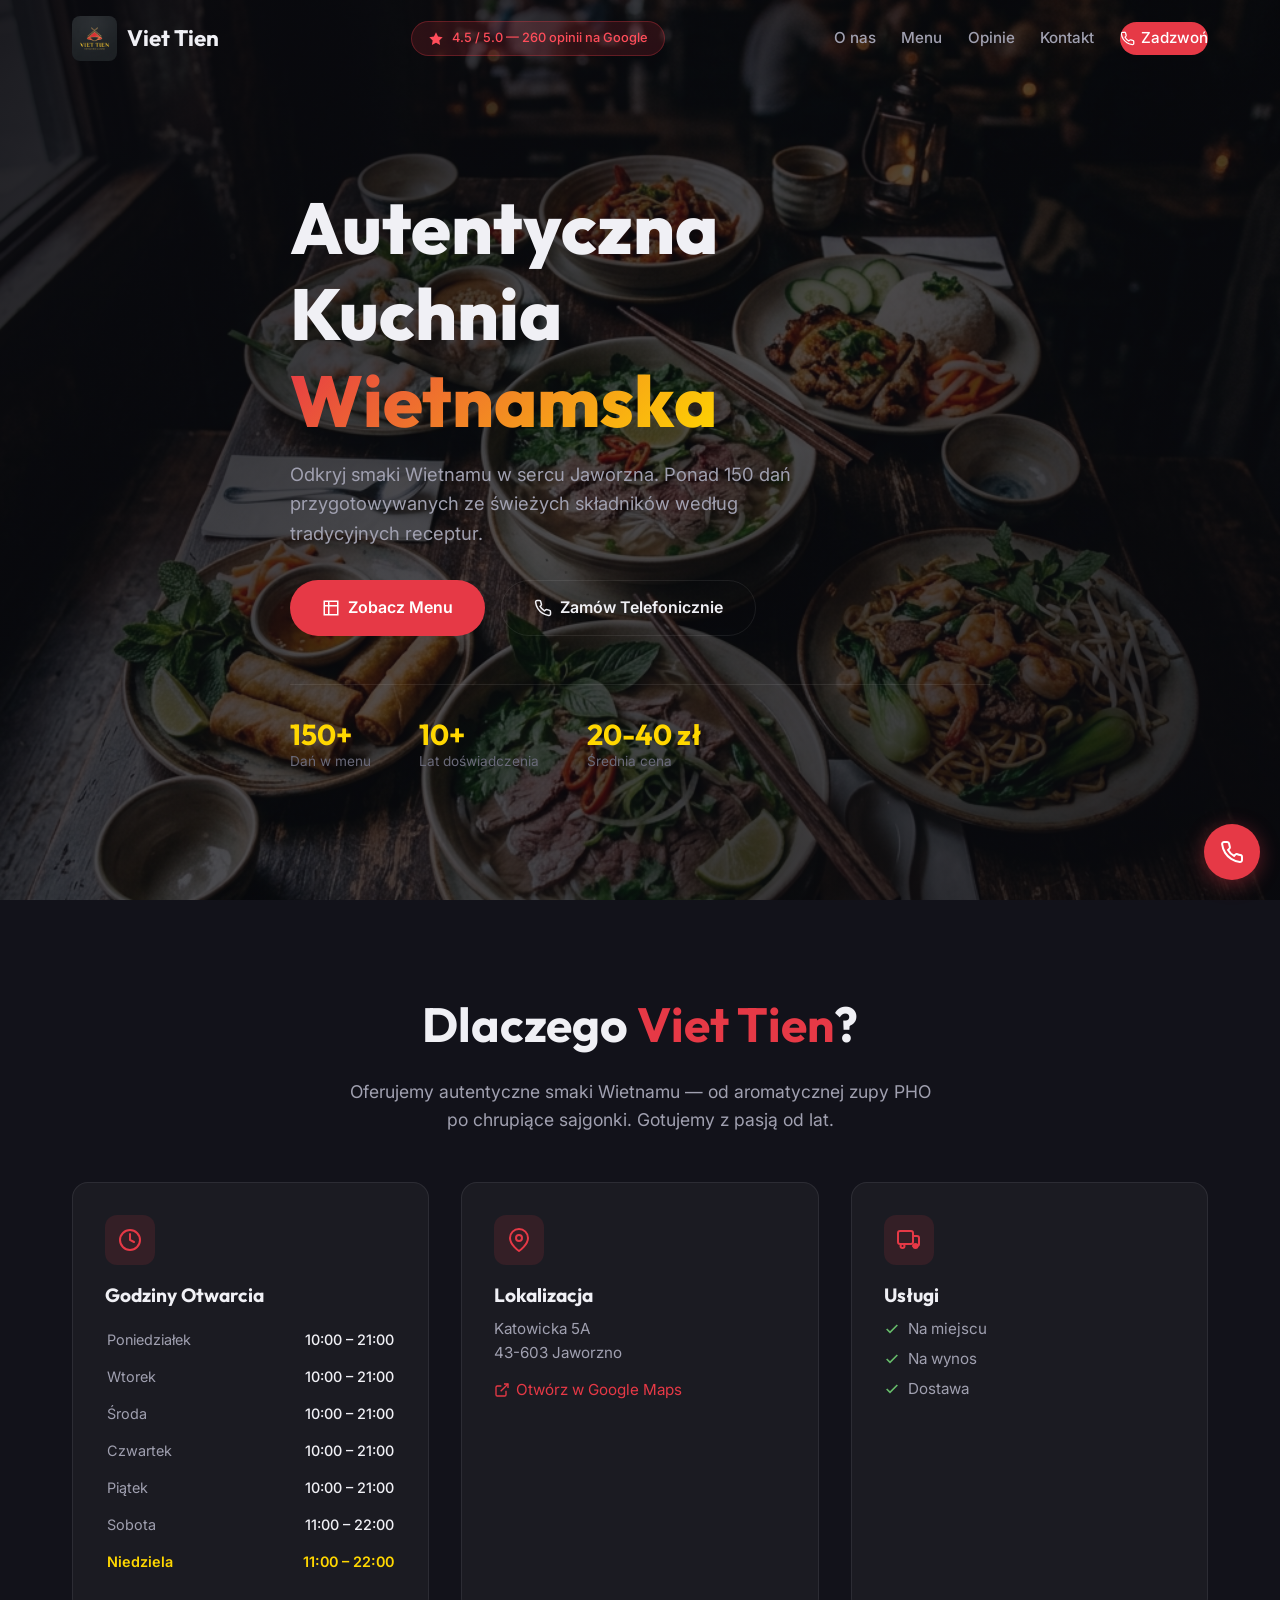
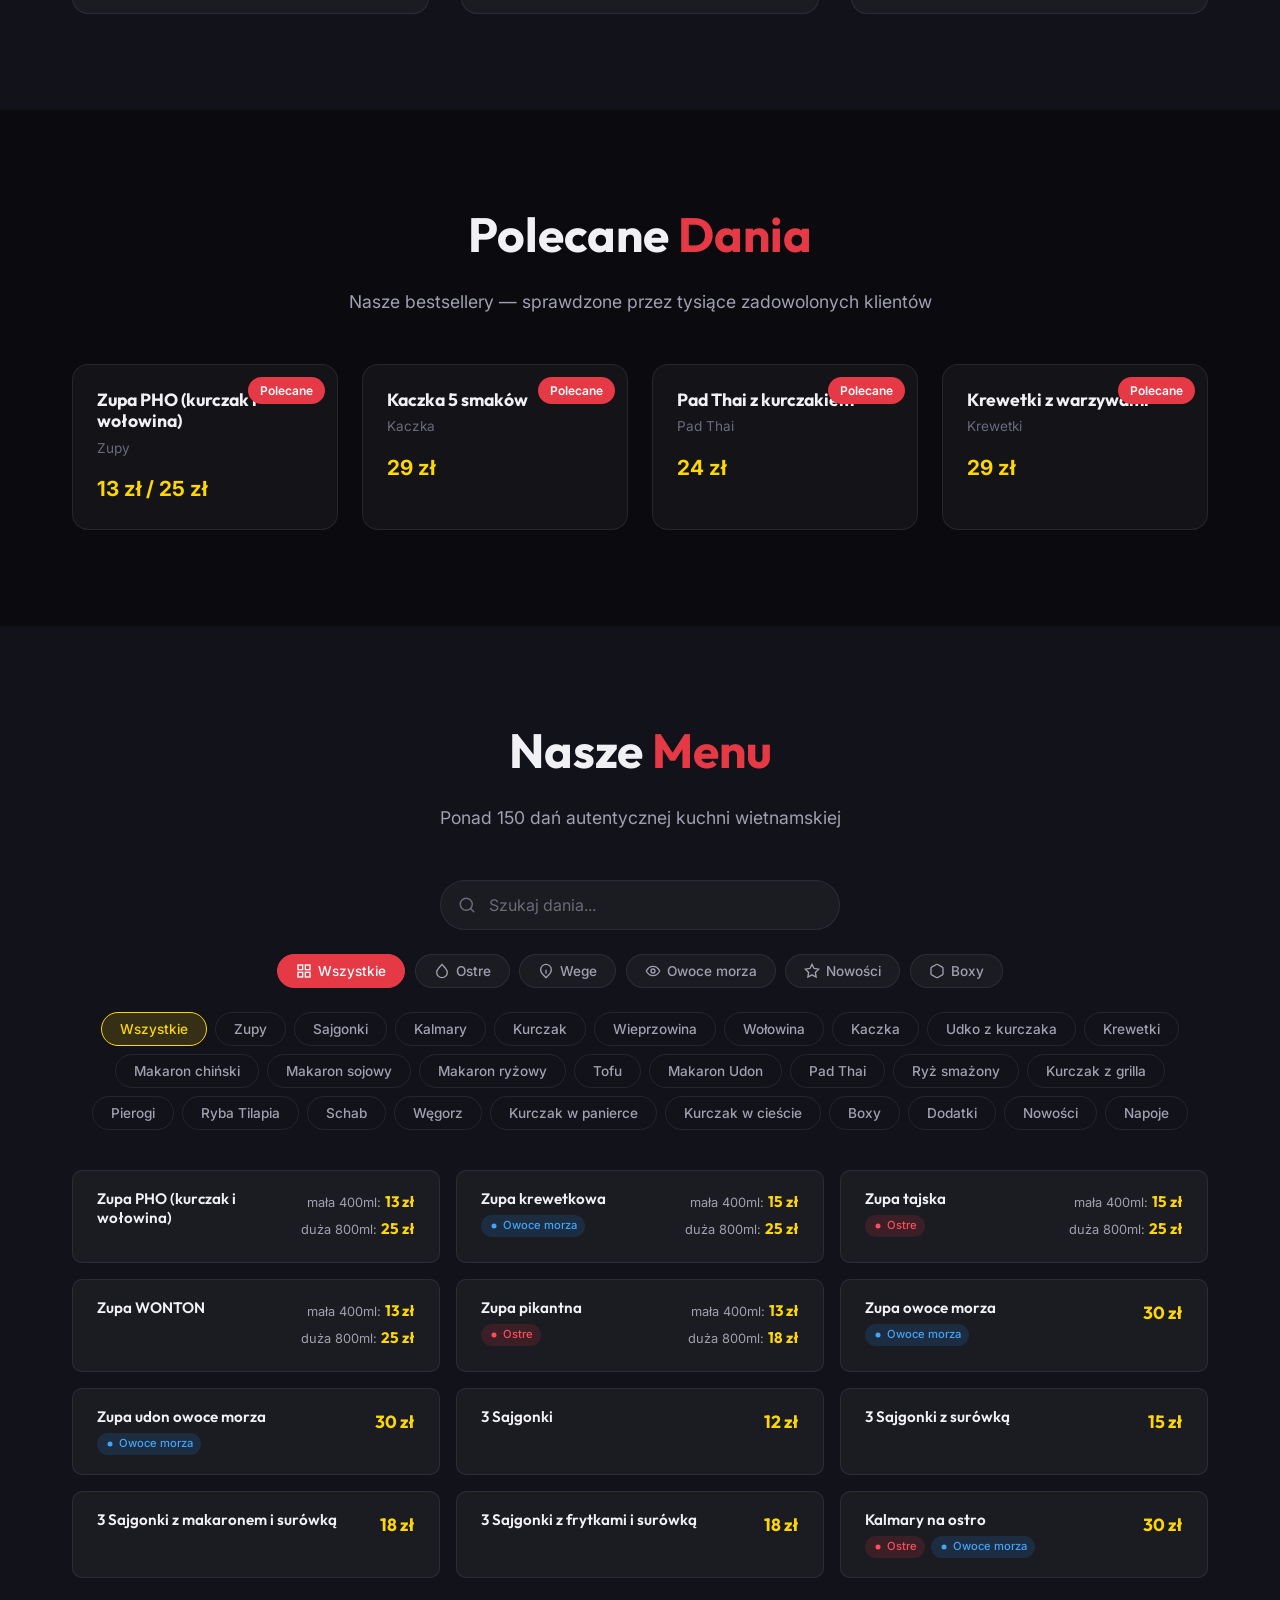
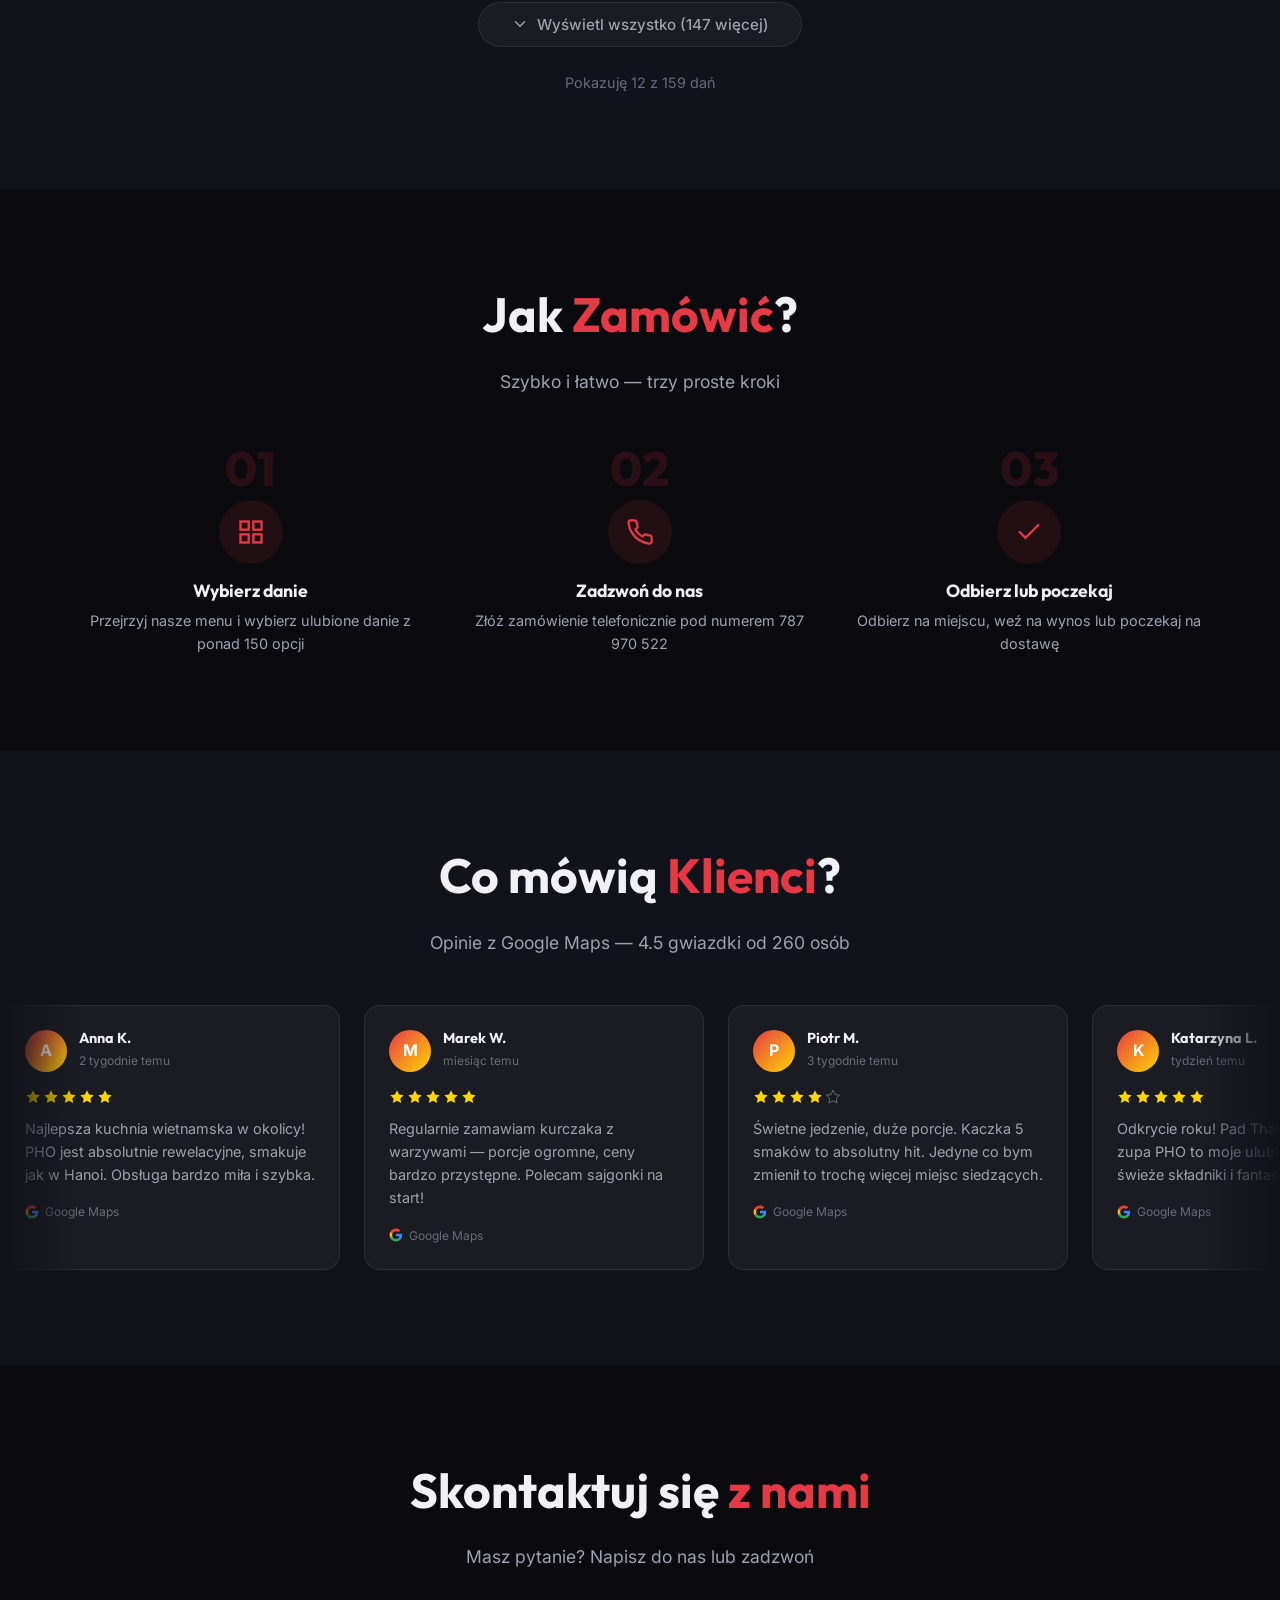
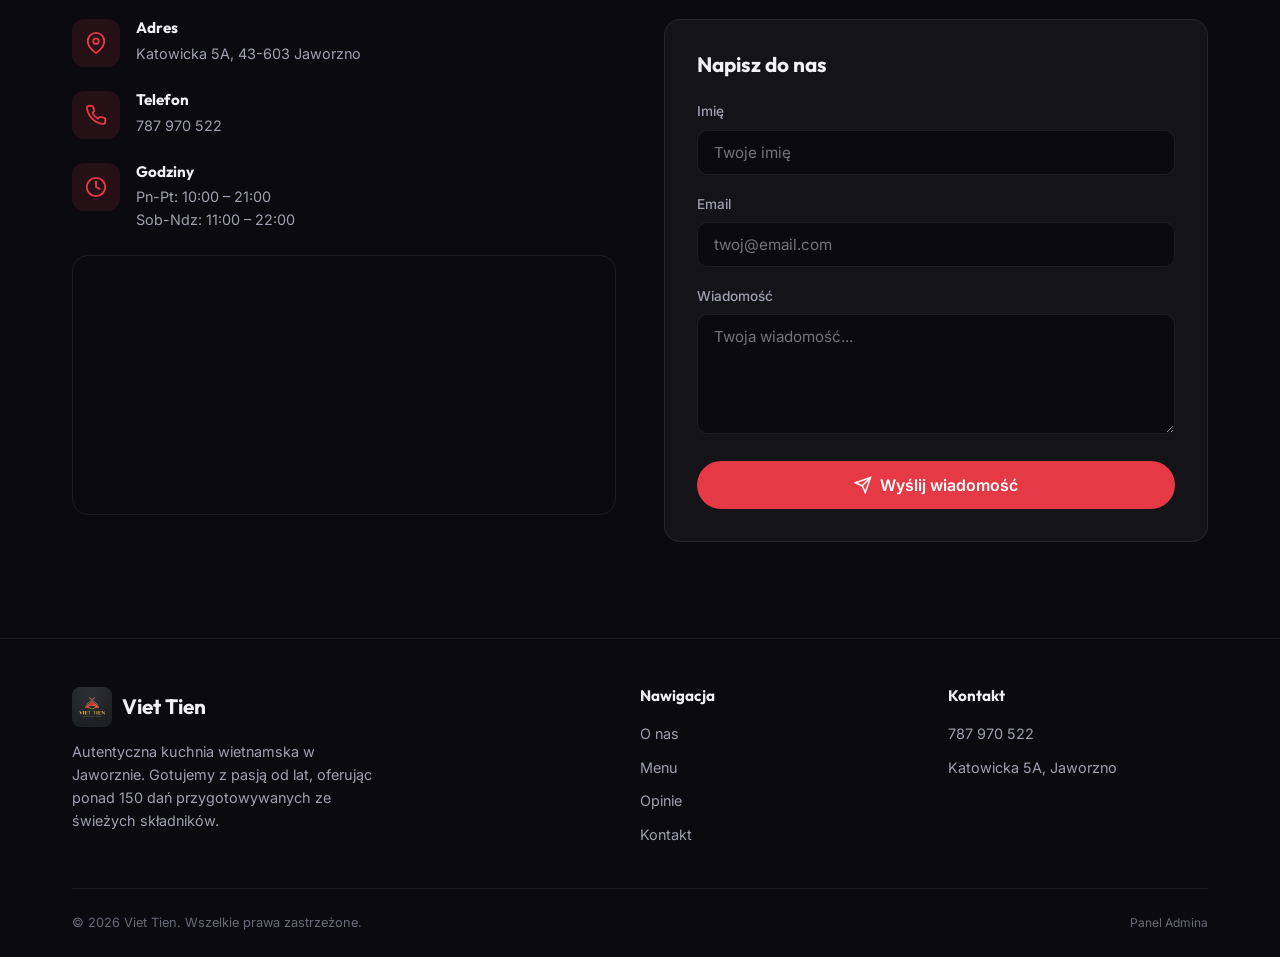
==== commit bd7d32e0: "call_button_fix" ====
--- a/index.html
+++ b/index.html
@@ -31,7 +31,7 @@
                 <a href="#menu">Menu</a>
                 <a href="#reviews">Opinie</a>
                 <a href="#contact">Kontakt</a>
-                <a href="tel:787970522" class="nav-cta" style="font-size: 85%; margin-left: 10px;">
+                <a href="tel:787970522" class="nav-cta">
                     <svg width="16" height="16" viewBox="0 0 24 24" fill="none" stroke="currentColor" stroke-width="2"
                         stroke-linecap="round" stroke-linejoin="round">
                         <path
--- a/css/style.css
+++ b/css/style.css
@@ -47,7 +47,8 @@
 .nav-links a::after { content: ''; position: absolute; bottom: -2px; left: 0; width: 0; height: 2px; background: var(--accent); transition: var(--transition); }
 .nav-links a:hover, .nav-links a.active { color: var(--text-primary); }
 .nav-links a:hover::after, .nav-links a.active::after { width: 100%; }
-.nav-cta { background: var(--accent); color: #fff !important; padding: 8px 18px; border-radius: 50px; font-weight: 600; flex-shrink: 0; font-size: 0.85rem; }
+.nav-cta { display: inline-flex; align-items: center; gap: 6px; background: var(--accent); color: #fff !important; padding: 8px 18px; border-radius: 50px; font-weight: 600; flex-shrink: 0; font-size: 0.85rem; overflow: hidden; }
+.nav-cta svg { flex-shrink: 0; width: 15px; height: 15px; }
 .nav-cta:hover { background: var(--accent-light); transform: translateY(-2px); box-shadow: 0 4px 20px rgba(230,57,70,0.4); }
 .nav-cta::after { display: none !important; }
 .hamburger { display: none; flex-direction: column; gap: 5px; cursor: pointer; background: none; border: none; padding: 5px; }
@@ -235,4 +236,4 @@
 }
 
 .mobile-overlay { position: fixed; inset: 0; background: rgba(0,0,0,0.6); z-index: 998; opacity: 0; pointer-events: none; transition: var(--transition); }
-.mobile-overlay.open { opacity: 1; pointer-events: all; }
+.mobile-overlay.open { opacity: 1; pointer-events: all; }
